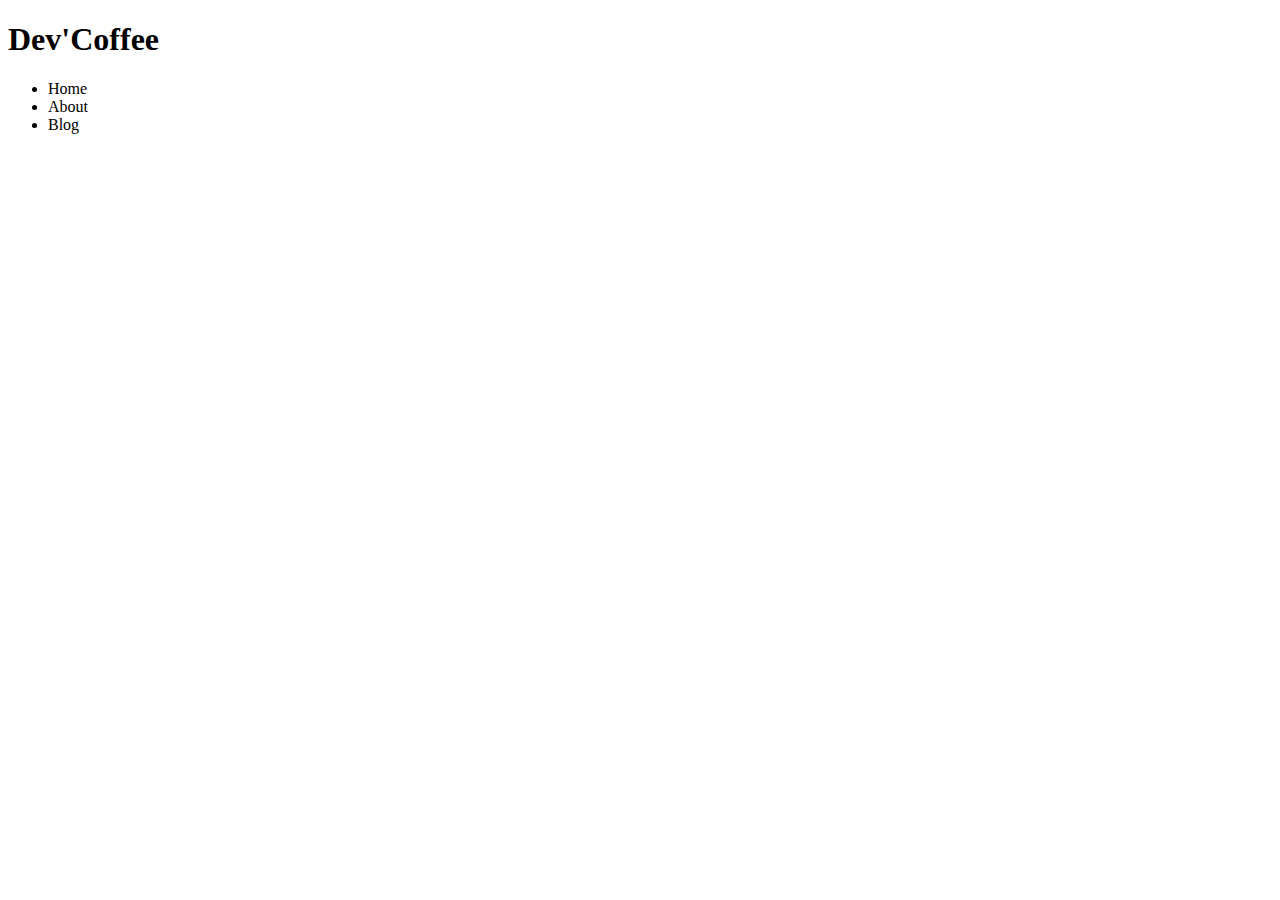
==== index.html @ d9fb308c "Adicionado home da aplicação" ====
<!DOCTYPE html>
<html lang="en">
  <head>
    <meta charset="UTF-8" />
    <meta name="viewport" content="width=device-width, initial-scale=1.0" />
    <meta http-equiv="X-UA-Compatible" content="ie=edge" />
    <link rel="stylesheet" href="css/style.css" />
    <title>Dev'Coffee PWA</title>
  </head>
  <body>
    <main>
      <nav>
        <h1>Dev'Coffee</h1>
        <ul>
          <li>Home</li>
          <li>About</li>
          <li>Blog</li>
        </ul>
      </nav>
      <div class="container"></div>
    </main>
    <script src="js/app.js"></script>
  </body>
</html>
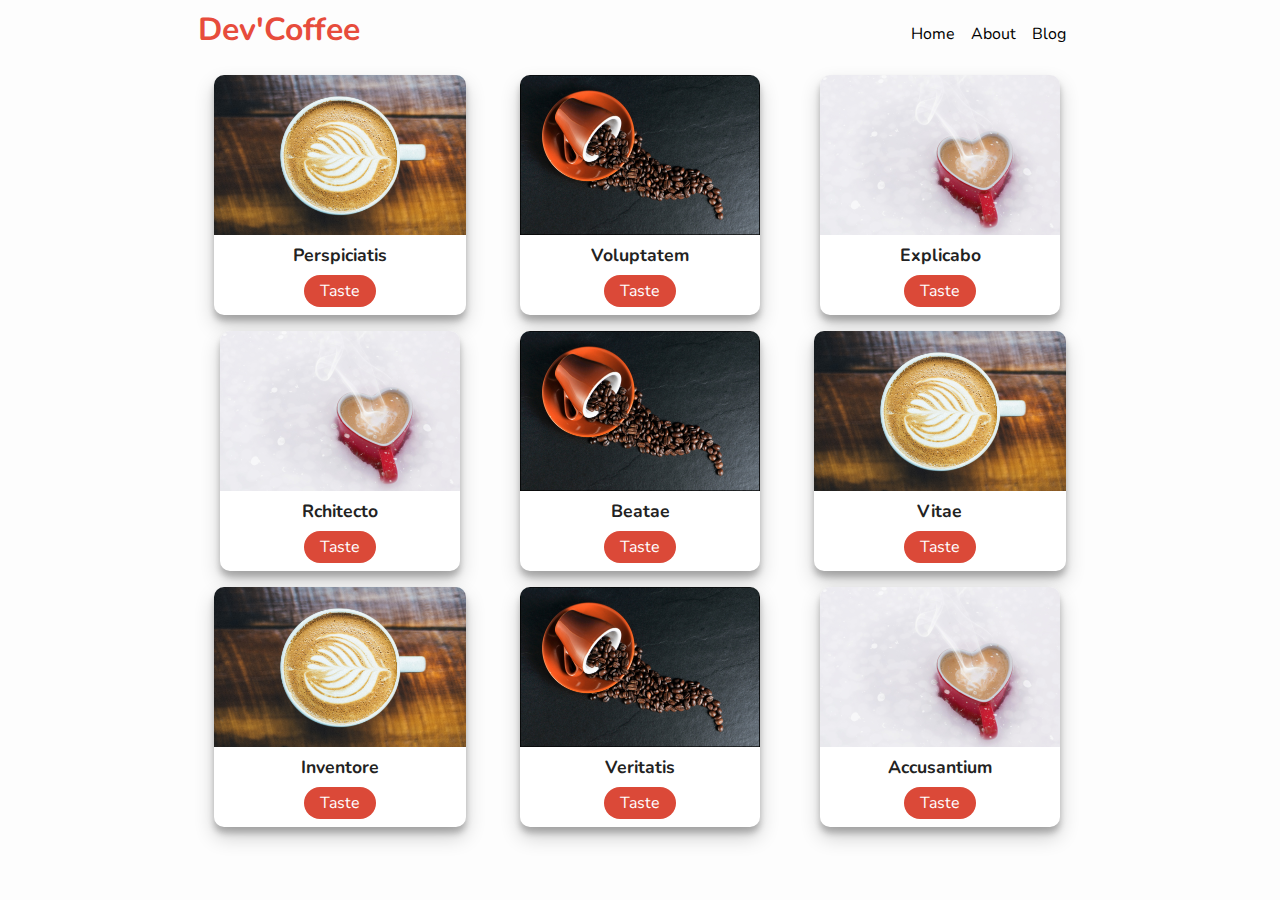
==== commit 99c162ef: "Adicionado mais imagens e implementado manifest.json" ====
--- a/index.html
+++ b/index.html
@@ -4,6 +4,28 @@
     <meta charset="UTF-8" />
     <meta name="viewport" content="width=device-width, initial-scale=1.0" />
     <meta http-equiv="X-UA-Compatible" content="ie=edge" />
+    <link rel="manifest" href="manifest.json" />
+
+    <!-- ios support -->
+    <link rel="apple-touch-icon" sizes="57x57" href="/images/favicons/apple-icon-57x57.png">
+    <link rel="apple-touch-icon" sizes="60x60" href="/images/favicons/apple-icon-60x60.png">
+    <link rel="apple-touch-icon" sizes="72x72" href="/images/favicons/apple-icon-72x72.png">
+    <link rel="apple-touch-icon" sizes="76x76" href="/images/favicons/apple-icon-76x76.png">
+    <link rel="apple-touch-icon" sizes="114x114" href="/images/favicons/apple-icon-114x114.png">
+    <link rel="apple-touch-icon" sizes="120x120" href="/images/favicons/apple-icon-120x120.png">
+    <link rel="apple-touch-icon" sizes="144x144" href="/images/favicons/apple-icon-144x144.png">
+    <link rel="apple-touch-icon" sizes="152x152" href="/images/favicons/apple-icon-152x152.png">
+    <link rel="apple-touch-icon" sizes="180x180" href="/images/favicons/apple-icon-180x180.png">
+    <meta name="apple-mobile-web-app-status-bar" content="#db4938" />
+    <meta name="theme-color" content="#db4938" />
+
+    <!-- fav icons windows -->
+    <link rel="icon" type="image/png" sizes="192x192"  href="/images/favicons/android-icon-192x192.png">
+    <link rel="icon" type="image/png" sizes="32x32" href="/images/favicons/favicon-32x32.png">
+    <link rel="icon" type="image/png" sizes="96x96" href="/images/favicons/favicon-96x96.png">
+    <link rel="icon" type="image/png" sizes="16x16" href="/images/favicons/favicon-16x16.png">
+
+    <!-- main css -->
     <link rel="stylesheet" href="css/style.css" />
     <title>Dev'Coffee PWA</title>
   </head>
--- a/css/style.css
+++ b/css/style.css
@@ -0,0 +1,75 @@
+@import url("https://fonts.googleapis.com/css?family=Nunito:400,700&display=swap");
+* {
+  margin: 0;
+  padding: 0;
+  box-sizing: border-box;
+}
+body {
+  background: #fdfdfd;
+  font-family: "Nunito", sans-serif;
+  font-size: 1rem;
+}
+main {
+  max-width: 900px;
+  margin: auto;
+  padding: 0.5rem;
+  text-align: center;
+}
+nav {
+  display: flex;
+  justify-content: space-between;
+  align-items: center;
+}
+ul {
+  list-style: none;
+  display: flex;
+}
+
+li {
+  margin-right: 1rem;
+}
+h1 {
+  color: #e74c3c;
+  margin-bottom: 0.5rem;
+}
+
+.container {
+  display: grid;
+  grid-template-columns: repeat(auto-fit, minmax(15rem, 1fr));
+  grid-gap: 1rem;
+  justify-content: center;
+  align-items: center;
+  margin: auto;
+  padding: 1rem 0;
+}
+.card {
+  display: flex;
+  align-items: center;
+  flex-direction: column;
+  width: 15rem auto;
+  height: 15rem;
+  background: #fff;
+  box-shadow: 0 10px 20px rgba(0, 0, 0, 0.19), 0 6px 6px rgba(0, 0, 0, 0.23);
+  border-radius: 10px;
+  margin: auto;
+  overflow: hidden;
+}
+.card--avatar {
+  width: 100%;
+  height: 10rem;
+  object-fit: cover;
+}
+.card--title {
+  color: #222;
+  font-weight: 700;
+  text-transform: capitalize;
+  font-size: 1.1rem;
+  margin-top: 0.5rem;
+}
+.card--link {
+  text-decoration: none;
+  background: #db4938;
+  color: #fff;
+  padding: 0.3rem 1rem;
+  border-radius: 20px;
+}